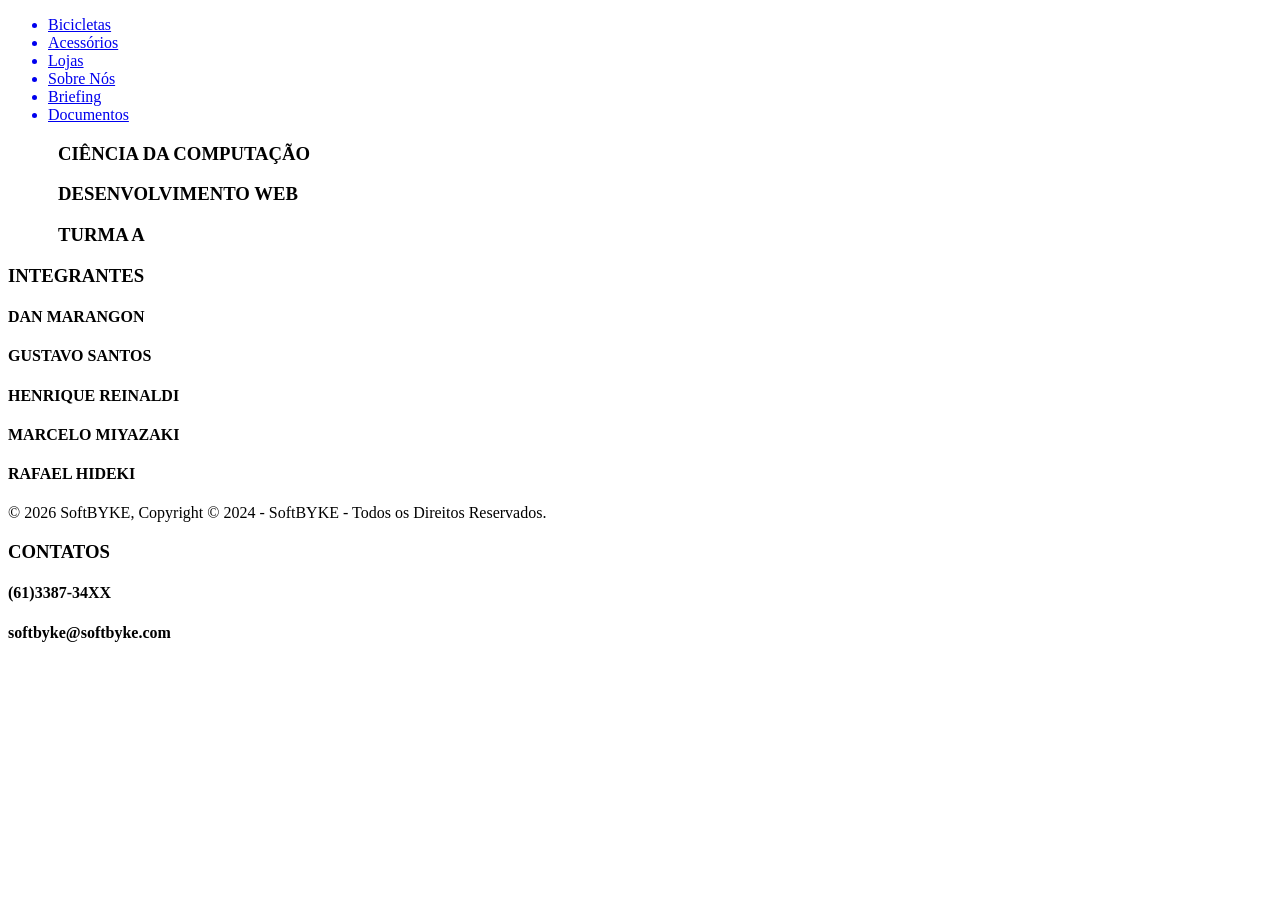
==== acessorios.html @ bf67c3ae "Mudança Radical organização, separação css header-footer" ====
<!DOCTYPE html>
<html lang="en">
<head>
    <meta charset="UTF-8">
    <meta name="viewport" content="width=device-width, initial-scale=1.0">
    <title>Acessórios</title>
</head>
<body>
    <header id="site-header">
        <div class="espacado-deitado">
            <a href="index.html"><div id="logo"></div></a>

            <nav>
                <ul class="deitado">
                    <a href="bicicletas.html"><li>Bicicletas</li></a>
                    <a href="acessorios.html"><li>Acessórios</li></a>
                    <a href="lojas.html"><li>Lojas</li></a>
                    <a href="sobrenos.html"><li>Sobre Nós</li></a>
                    <a href="briefing.html"><li>Briefing</li></a>
                    <a href="documentos.html"><li>Documentos</li></a>
                </ul>

            </nav>
            <nav id="icons-header">
                <div id="search"></div>
                <div id="shop"></div>
                <div id="profile"></div>
            </nav>
        </div>
    </header>

    <main></main>

    <footer>
        <div class="footer-col" style="margin-left: 50px;">
            <h3>CIÊNCIA DA COMPUTAÇÃO</h3>
            <h3>DESENVOLVIMENTO WEB</h3>
            <h3>TURMA A</h3>
        </div>
        
        <div class="footer-col">
            <h3 style="margin-bottom: 5px;">INTEGRANTES</h3>
            <h4>DAN MARANGON</h4>
            <h4>GUSTAVO SANTOS</h4>
            <h4>HENRIQUE REINALDI</h4>
            <h4>MARCELO MIYAZAKI</h4>
            <h4>RAFAEL HIDEKI</h4>
            <p class="copyright">© 2026 SoftBYKE, Copyright © 2024 - SoftBYKE - Todos os Direitos Reservados.</p>
        </div>

        <div class="footer-col">
            <h3 style="margin-bottom: 5px;">CONTATOS</h3>
            <h4>(61)3387-34XX</h4>
            <h4>softbyke@softbyke.com</h4>
            <br>
            <div id="icons-footer">
                <a href="https://www.facebook.com/Lula/?locale=pt_BR" target="_blank"><div id="face"></div></a>
                <a href="https://www.instagram.com/jairmessiasbolsonaro/" target="_blank"><div id="insta"></div></a>
                <a href="https://wa.me/5561992242098" target="_blank"><div id="zap"></div></a>
            </div>
        </div>

    </footer>
</body>
</html>
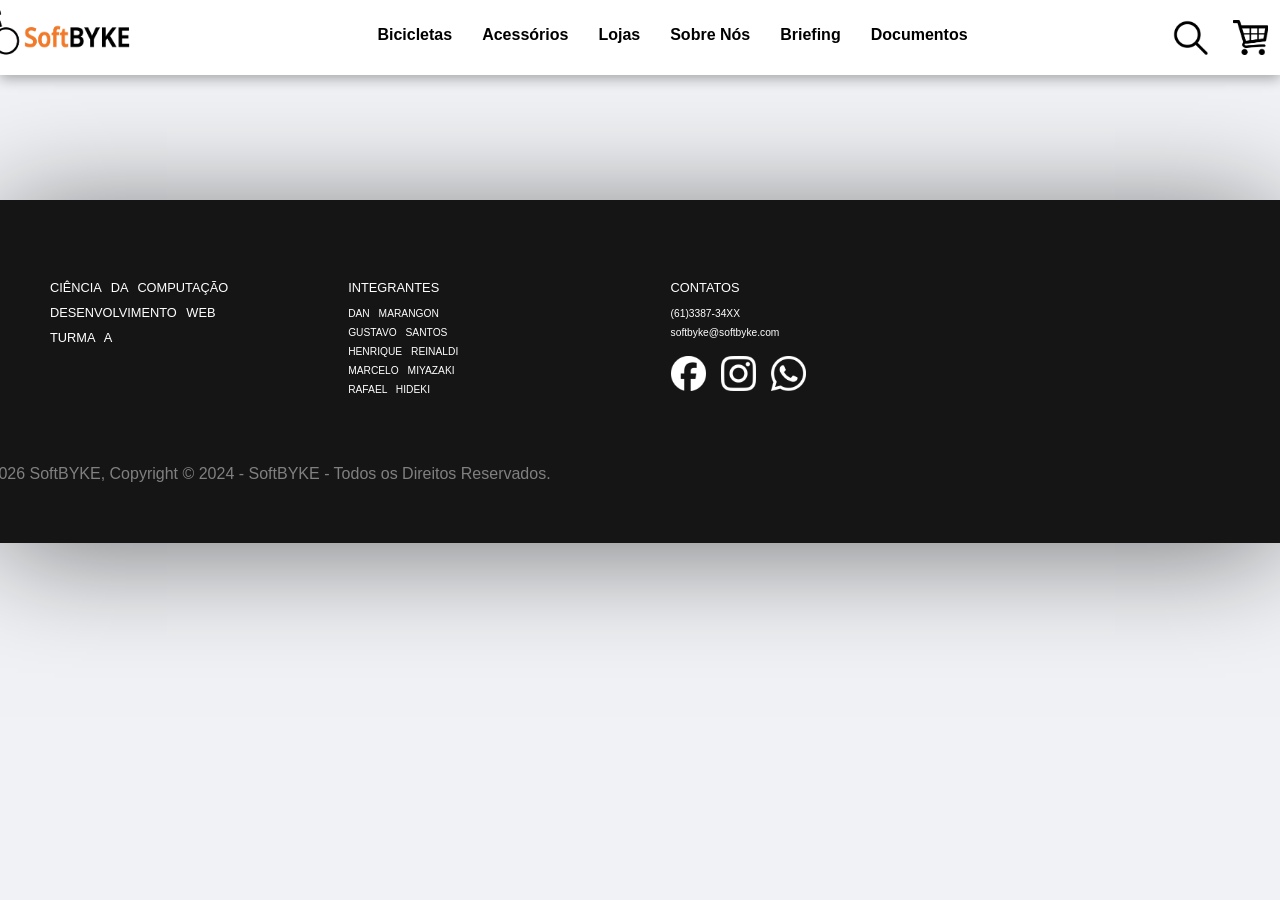
==== commit 556baac5: "Login em todas as telas funcionando, acessorios page com css" ====
--- a/acessorios.html
+++ b/acessorios.html
@@ -4,6 +4,7 @@
     <meta charset="UTF-8">
     <meta name="viewport" content="width=device-width, initial-scale=1.0">
     <title>Acessórios</title>
+    <link rel="stylesheet" href="css/header-footer.css">
 </head>
 <body>
     <header id="site-header">
@@ -24,7 +25,7 @@
             <nav id="icons-header">
                 <div id="search"></div>
                 <div id="shop"></div>
-                <div id="profile"></div>
+                <a href="login.html"><div id="profile"></div></a>
             </nav>
         </div>
     </header>
--- a/css/header-footer.css
+++ b/css/header-footer.css
@@ -0,0 +1,156 @@
+body {
+    margin: 0;
+    padding: 0;
+    font-family: sans-serif;
+    background-color: #f0f2f5;
+}
+main{
+    margin-top: 200px;
+}
+
+/* HEADER */
+/* HEADER */
+/* HEADER */
+
+header {
+    position: fixed;
+    top: 0;
+    width: 100%;
+    z-index: 1000;
+    padding-top: 10px;
+    padding-bottom: 10px;
+    font-weight: bold;
+    box-shadow: 0 4px 12px rgba(0,0,0,0.3);
+    color: rgb(0, 0, 0);
+    background-color: rgba(255, 255, 255, 1);
+    }
+
+.espacado-deitado {
+    display: flex;
+    justify-content: space-around;
+    margin-top: 0;
+}
+.deitado {
+
+    list-style: none;
+    display: flex;
+    gap: 30px;
+
+}
+a {
+    text-decoration: none;
+    color: inherit;
+}
+
+#logo{
+    width: 180px;
+    height: 47px;
+    background-image: url(../fotos/icons/logo.png);
+    background-size: cover;
+    background-position: center;
+    margin-left: -150px;
+
+    transition: background-image 0.3s ease-in-out;
+}
+#icons-header{
+    display: flex;
+    gap: 25px;
+    margin: 10px -150px 10px 0px;
+}
+#shop{
+    width: 35px;
+    height: 35px;
+    background-image: url(../fotos/icons/shop.png);
+    background-size: cover;
+    background-position: center;
+
+    transition: background-image 0.3s ease-in-out;
+}
+#profile{
+    width: 35px;
+    height: 35px;
+    background-image: url(../fotos/icons/profile.png);
+    background-size: cover;
+    background-position: center;
+
+    transition: background-image 0.3s ease-in-out;
+}
+#search{
+    width: 35px;
+    height: 35px;
+    background-image: url(../fotos/icons/search.png);
+    background-size: cover;
+    background-position: center;
+
+    transition: background-image 0.3s ease-in-out;
+}
+
+/* FOOTER */
+/* FOOTER */
+/* FOOTER */
+
+footer {
+    background-color: #151515;
+    padding-top: 70px;
+    color: white;
+    display: flex;
+    box-shadow: 0 10px 110px rgba(0, 0, 0, 0.5);
+}
+
+.footer-col{
+    display: flex;
+    flex-direction: column;
+    margin-right: 120px;
+    margin-top: 0px;
+    margin-bottom: 0px;
+    gap: 0px;
+}
+.footer-col h3{
+    font-size: 1vw;
+    margin-top: 10px;
+    margin-bottom: 0px;
+    font-weight: lighter;
+    word-spacing: 6px;
+}
+
+.footer-col h4{
+    font-size: 0.8vw;
+    margin-top: 8px;
+    margin-bottom: 0px;
+    font-weight: lighter;
+    word-spacing: 6px;
+}
+
+.copyright{
+    color: grey;
+    margin-top: 70px;
+    margin-bottom: 60px;
+    margin-left: -374.92px;
+}
+
+#icons-footer{
+    display: flex;
+    gap: 15px;
+}
+
+#face{
+    width: 35px;
+    height: 35px;
+    background-image: url(../fotos/icons/face.png);
+    background-size: cover;
+    background-position: center;
+}
+#insta{
+    width: 35px;
+    height: 35px;
+    background-image: url(../fotos/icons/insta.png);
+    background-size: cover;
+    background-position: center;
+}
+#zap{
+    width: 35px;
+    height: 35px;
+    background-image: url(../fotos/icons/zap.png);
+    background-size: cover;
+    background-position: center;
+}
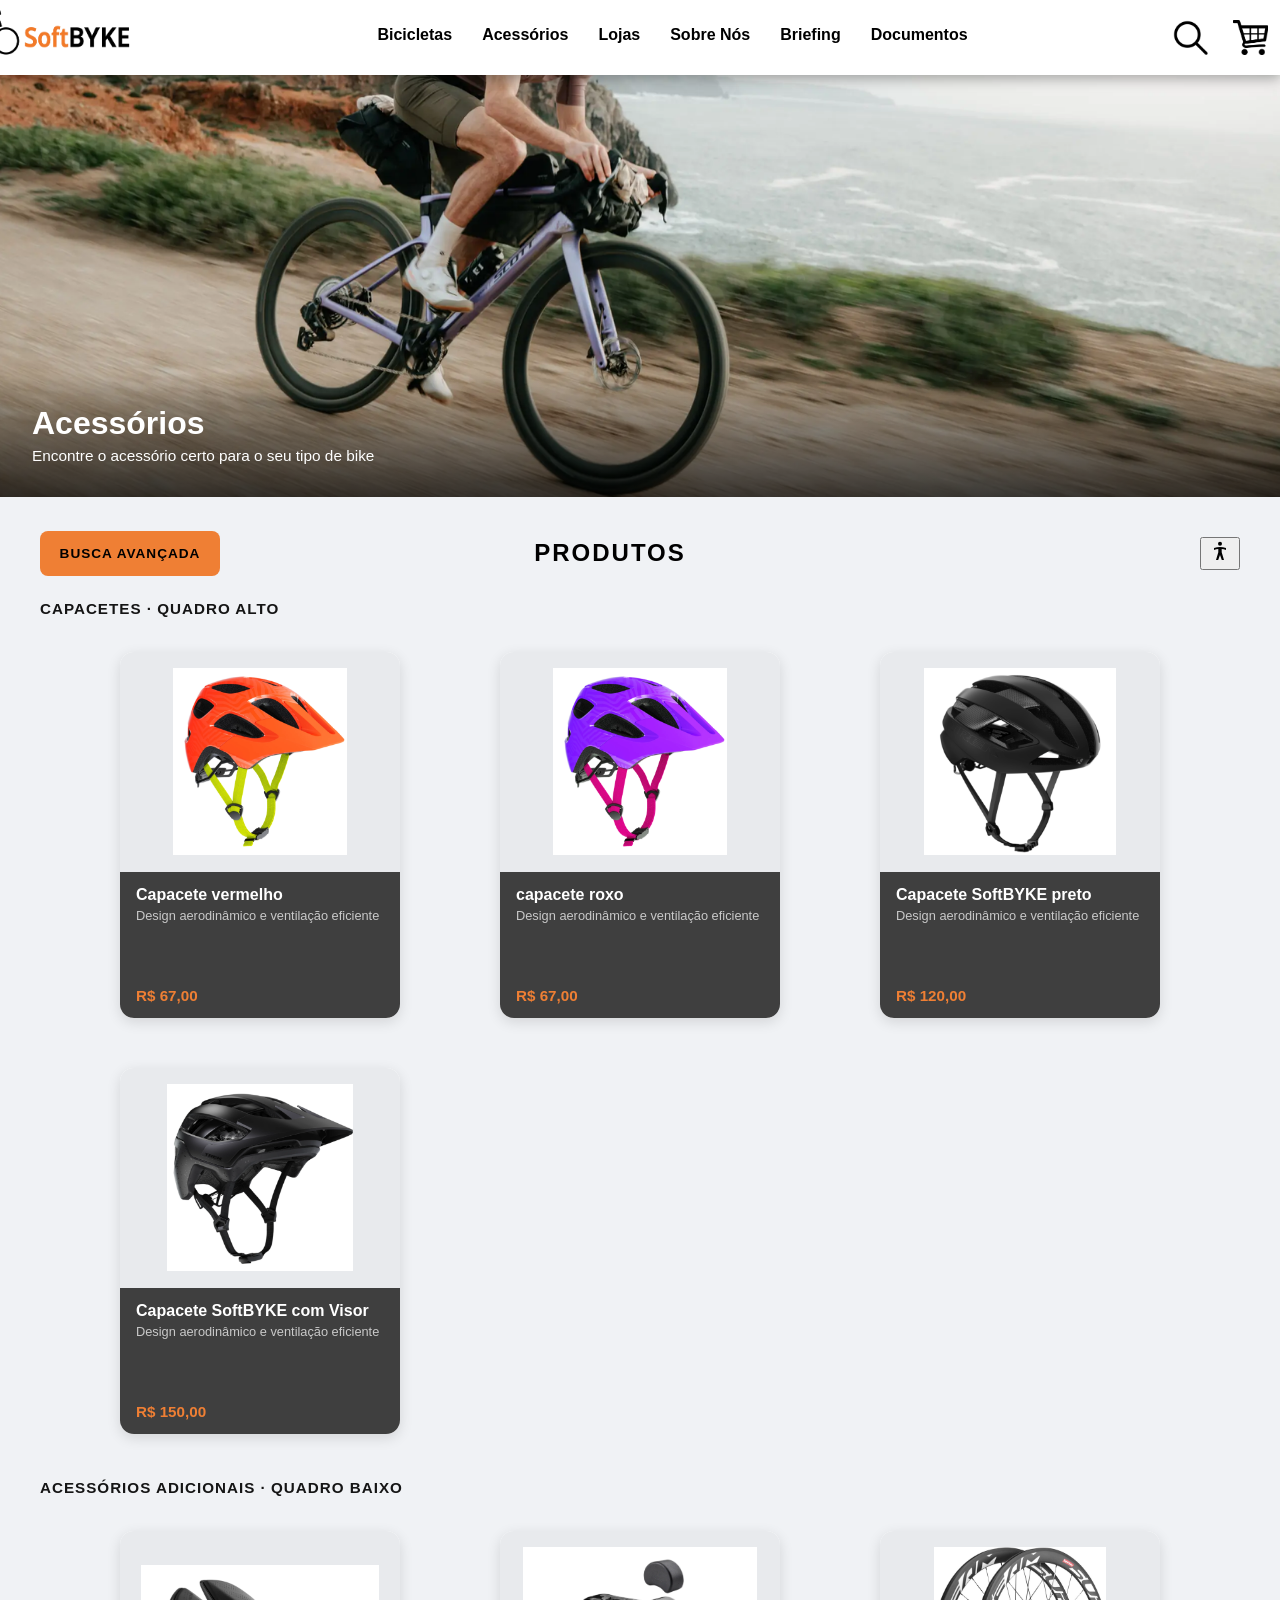
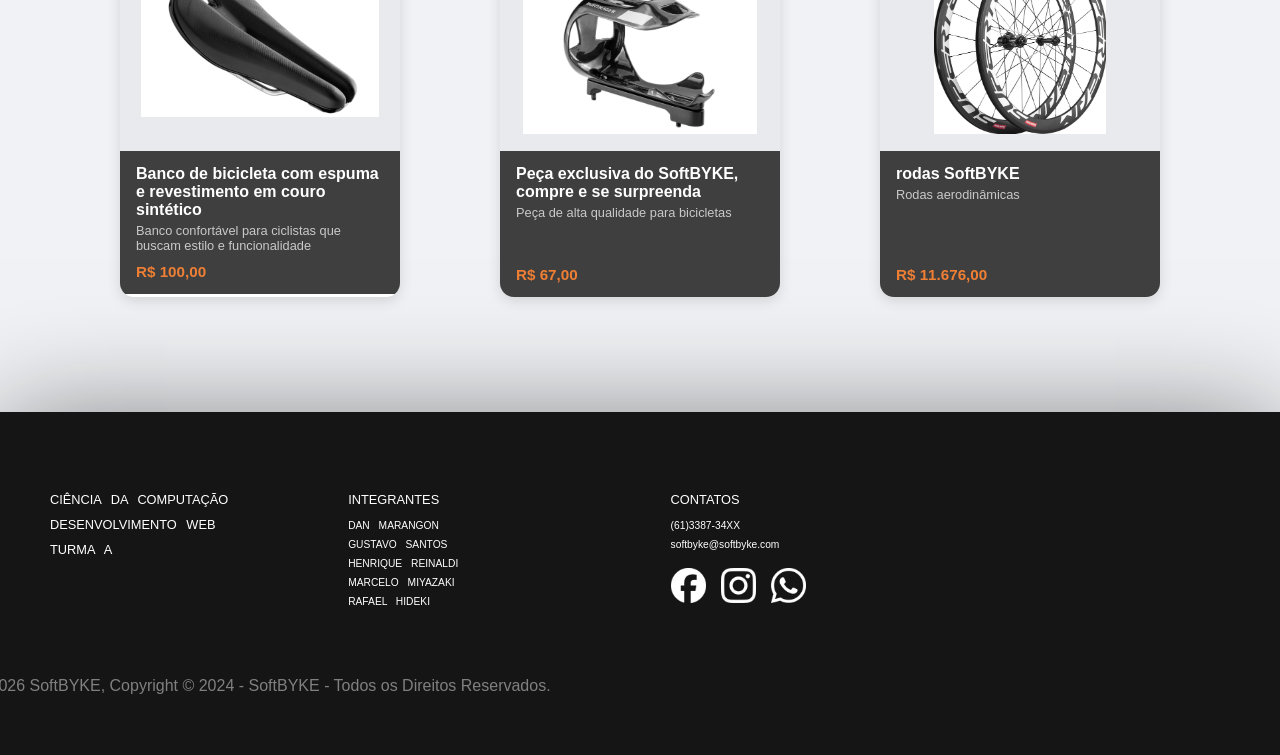
==== commit 501375e3: "Merge branch 'main' of https://github.com/HenriqF/SoftBYKE" ====
--- a/acessorios.html
+++ b/acessorios.html
@@ -1,36 +1,174 @@
 <!DOCTYPE html>
 <html lang="en">
+
 <head>
     <meta charset="UTF-8">
     <meta name="viewport" content="width=device-width, initial-scale=1.0">
     <title>Acessórios</title>
     <link rel="stylesheet" href="css/header-footer.css">
+    <link rel="stylesheet" href="css/bicicletas.css">
 </head>
+
 <body>
     <header id="site-header">
         <div class="espacado-deitado">
-            <a href="index.html"><div id="logo"></div></a>
+            <a href="index.html">
+                <div id="logo"></div>
+            </a>
 
             <nav>
                 <ul class="deitado">
-                    <a href="bicicletas.html"><li>Bicicletas</li></a>
-                    <a href="acessorios.html"><li>Acessórios</li></a>
-                    <a href="lojas.html"><li>Lojas</li></a>
-                    <a href="sobrenos.html"><li>Sobre Nós</li></a>
-                    <a href="briefing.html"><li>Briefing</li></a>
-                    <a href="documentos.html"><li>Documentos</li></a>
+                    <a href="bicicletas.html">
+                        <li>Bicicletas</li>
+                    </a>
+                    <a href="acessorios.html">
+                        <li>Acessórios</li>
+                    </a>
+                    <a href="lojas.html">
+                        <li>Lojas</li>
+                    </a>
+                    <a href="sobrenos.html">
+                        <li>Sobre Nós</li>
+                    </a>
+                    <a href="briefing.html">
+                        <li>Briefing</li>
+                    </a>
+                    <a href="documentos.html">
+                        <li>Documentos</li>
+                    </a>
                 </ul>
 
             </nav>
             <nav id="icons-header">
                 <div id="search"></div>
                 <div id="shop"></div>
-                <a href="login.html"><div id="profile"></div></a>
+                <a href="login.html">
+                    <div id="profile"></div>
+                </a>
             </nav>
         </div>
     </header>
 
-    <main></main>
+    <main>
+        <!-- COMEÇO BANNER -->
+        <section id="banner-bicicletas">
+            <img src="fotos/wide1.png" alt="Ciclista pedalando em uma estrada de terra à beira do mar">
+            <div id="banner-texto">
+                <h1>Acessórios</h1>
+                <h2>Encontre o acessório certo para o seu tipo de bike</h2>
+            </div>
+        </section>
+        <!-- FINAL DO BANNER -->
+
+        <!-- BARRA COM A BUSCA E O BOTAO DE ACESSIBILIDADE -->
+        <div id="barra-produtos">
+            <button id="busca-avancada" type="button">BUSCA AVANÇADA</button>
+            <h2>PRODUTOS</h2>
+            <button id="acessibilidade" type="button" aria-label="Opções de acessibilidade">
+                <svg viewBox="0 0 24 24" width="24" height="24" fill="currentColor" aria-hidden="true">
+                    <circle cx="12" cy="3.8" r="2" />
+                    <path d="M12 7c-2 0-4 .5-6 1v2c1.6-.5 3-.9 4.3-1v3.2L8 20h2.2l1.8-5 1.8 5H16l-2.3-7.8V9c1.3.1 2.7.5 4.3 1V8c-2-.5-4-1-6-1z" />
+                </svg>
+            </button>
+        </div>
+
+        <!-- COMEÇO DOS PRODUTOS -->
+        <section class="categoria">
+            <h3>CAPACETES &middot; QUADRO ALTO</h3>
+            <ul class="grade-produtos">
+                <li class="card-produto">
+                    <a href="#">
+                        <div class="card-imagem">
+                            <img src="fotos/peca5.png" alt="Capacete vermelho">
+                        </div>
+                        <div class="card-info">
+                            <p class="card-nome">Capacete vermelho</p>
+                            <p class="card-desc">Design aerodinâmico e ventilação eficiente</p> <br> <br><br>
+                            <p class="card-preco">R$ 67,00</p>
+                        </div>
+                    </a>
+                </li>
+                <li class="card-produto">
+                    <a href="#">
+                        <div class="card-imagem">
+                            <img src="fotos/peca6.png" alt="Capacete roxo">
+                        </div>
+                        <div class="card-info">
+                            <p class="card-nome">capacete roxo</p>
+                            <p class="card-desc">Design aerodinâmico e ventilação eficiente</p> <br><br><br>
+                            <p class="card-preco">R$ 67,00</p>
+                        </div>
+                    </a>
+                </li>
+                <li class="card-produto">
+                    <a href="#">
+                        <div class="card-imagem">
+                            <img src="fotos/peca3.png" alt="Capacete sem visora, com design aerodinâmico e ventilação eficiente preto">
+                        </div>
+                        <div class="card-info">
+                            <p class="card-nome">Capacete SoftBYKE preto</p>
+                            <p class="card-desc">Design aerodinâmico e ventilação eficiente</p> <br><br><br>
+                            <p class="card-preco">R$ 120,00</p>
+                        </div>
+                    </a>
+                </li>
+                <li class="card-produto">
+                    <a href="#">
+                        <div class="card-imagem">
+                            <img src="fotos/peca4.png" alt="Capacete com visor preto, design aerodinâmico e ventilação eficiente">
+                        </div>
+                        <div class="card-info">
+                            <p class="card-nome">Capacete SoftBYKE com Visor</p>
+                            <p class="card-desc">Design aerodinâmico e ventilação eficiente</p> <br><br><br>
+                            <p class="card-preco">R$ 150,00</p>
+                        </div>
+                    </a>
+                </li>
+            </ul>
+        </section>
+
+        <section class="categoria">
+            <h3>ACESSÓRIOS ADICIONAIS &middot; QUADRO BAIXO</h3>
+            <ul class="grade-produtos">
+                <li class="card-produto">
+                    <a href="#">
+                        <div class="card-imagem">
+                            <img src="fotos/peca1.png" alt="Bicicleta Wendy aro 26 rosa de quadro baixo">
+                        </div>
+                        <div class="card-info">
+                            <p class="card-nome">Banco de bicicleta com espuma e revestimento em couro sintético</p>
+                            <p class="card-desc">Banco confortável para ciclistas que buscam estilo e funcionalidade</p>
+                            <p class="card-preco">R$ 100,00</p>
+                        </div>
+                    </a>
+                </li>
+                <li class="card-produto">
+                    <a href="#">
+                        <div class="card-imagem">
+                            <img src="fotos/peca2.png" alt="Bicicleta Wendy aro 26 pink de quadro baixo">
+                        </div>
+                        <div class="card-info">
+                            <p class="card-nome">Peça exclusiva do SoftBYKE, compre e se surpreenda</p>
+                            <p class="card-desc">Peça de alta qualidade para bicicletas</p> <br><br>
+                            <p class="card-preco">R$ 67,00</p>
+                        </div>
+                    </a>
+                </li>
+                <li class="card-produto">
+                    <a href="#">
+                        <div class="card-imagem">
+                            <img src="fotos/peca7.png" alt="Rodas duplas para bicicleta aro 26, com pneus de alta performance">
+                        </div>
+                        <div class="card-info">
+                            <p class="card-nome">rodas SoftBYKE</p>
+                            <p class="card-desc">Rodas aerodinâmicas</p> <br><br><br>
+                            <p class="card-preco">R$ 11.676,00</p>
+                        </div>
+                    </a>
+                </li>
+            </ul>
+        </section>
+    </main>
 
     <footer>
         <div class="footer-col" style="margin-left: 50px;">
@@ -38,7 +176,7 @@
             <h3>DESENVOLVIMENTO WEB</h3>
             <h3>TURMA A</h3>
         </div>
-        
+
         <div class="footer-col">
             <h3 style="margin-bottom: 5px;">INTEGRANTES</h3>
             <h4>DAN MARANGON</h4>
@@ -55,12 +193,19 @@
             <h4>softbyke@softbyke.com</h4>
             <br>
             <div id="icons-footer">
-                <a href="https://www.facebook.com/Lula/?locale=pt_BR" target="_blank"><div id="face"></div></a>
-                <a href="https://www.instagram.com/jairmessiasbolsonaro/" target="_blank"><div id="insta"></div></a>
-                <a href="https://wa.me/5561992242098" target="_blank"><div id="zap"></div></a>
+                <a href="https://www.facebook.com/Lula/?locale=pt_BR" target="_blank">
+                    <div id="face"></div>
+                </a>
+                <a href="https://www.instagram.com/jairmessiasbolsonaro/" target="_blank">
+                    <div id="insta"></div>
+                </a>
+                <a href="https://wa.me/5561992242098" target="_blank">
+                    <div id="zap"></div>
+                </a>
             </div>
         </div>
 
     </footer>
 </body>
-</html>+
+</html>
--- a/css/bicicletas.css
+++ b/css/bicicletas.css
@@ -0,0 +1,189 @@
+/* MAIN */
+/* MAIN */
+/* MAIN */
+
+/* os 70px sobrescrevem os 200px do header-footer.css, senão sobra
+   um espaço branco entre o cabeçalho fixo e o banner */
+main {
+    margin-top: 70px;
+    padding-bottom: 70px;
+}
+
+/* IMAGEM ULTRA WIDE DESTAQUE */
+/* IMAGEM ULTRA WIDE DESTAQUE */
+/* IMAGEM ULTRA WIDE DESTAQUE */
+
+#banner-bicicletas {
+    position: relative;
+    overflow: hidden;
+    aspect-ratio: 21 / 7;
+}
+
+#banner-bicicletas img {
+    width: 100vw;
+    height: 100%;
+    object-fit: cover;
+    object-position: left bottom;
+    display: block;
+}
+
+/* o degradê escuro embaixo é pra dar contraste e o texto branco ficar legível */
+#banner-texto {
+    position: absolute;
+    bottom: 0;
+    width: 100%;
+    box-sizing: border-box;
+    padding: 2.5%;
+    color: white;
+    background: linear-gradient(to top, rgba(0, 0, 0, 0.7), transparent);
+}
+
+#banner-texto h1 {
+    margin: 0;
+    text-align: left;
+    font-size: 2.5vw;
+}
+
+#banner-texto h2 {
+    margin-top: 5px;
+    margin-bottom: 0;
+    text-align: left;
+    font-size: 1.2vw;
+    font-weight: normal;
+}
+
+/* BARRA DE BUSCA */
+/* BARRA DE BUSCA */
+/* BARRA DE BUSCA */
+
+/* o auto nas laterais centraliza a barra junto com as categorias */
+#barra-produtos {
+    display: flex;
+    align-items: center;
+    justify-content: space-between;
+    gap: 20px;
+    max-width: 1200px;
+    margin-top: 40px;
+    margin-bottom: 30px;
+    margin-left: auto;
+    margin-right: auto;
+    padding-left: 20px;
+    padding-right: 20px;
+}
+
+#barra-produtos h2 {
+    text-align: center;
+    margin: 0 auto;
+    font-size: 1.5rem;
+    letter-spacing: 2px;
+}
+
+#busca-avancada {
+    width: 180px;
+    height: 45px;
+    background-color: #EF7F34;
+    border: none;
+    border-radius: 8px;
+    font-size: 0.85rem;
+    font-weight: bold;
+    letter-spacing: 1px;
+    cursor: pointer;
+    position: absolute;
+
+    transition: opacity 0.2s ease-in-out;
+
+    &:hover {
+        opacity: 60%;
+    }
+}
+
+/* CATEGORIAS E CARDS */
+/* CATEGORIAS E CARDS */
+/* CATEGORIAS E CARDS */
+
+.categoria {
+    max-width: 1200px;
+    margin-top: 0;
+    margin-bottom: 45px;
+    margin-left: auto;
+    margin-right: auto;
+    padding-left: 20px;
+    padding-right: 20px;
+}
+
+.categoria h3 {
+    margin-top: 0;
+    margin-bottom: 35px;
+    font-size: 0.95rem;
+    letter-spacing: 1px;
+    color: #151515;
+}
+
+/* diferente da vitrine da página inicial, aqui o wrap quebra a linha
+   sozinho em vez de rolar pro lado */
+.grade-produtos {
+    width: 1040px;
+    display: flex;
+    flex-wrap: wrap;
+    gap: 50px 100px;
+    list-style: none;
+    margin: 0 auto;
+    padding: 0;
+}
+
+/* a largura fixa é o que define quantos cards cabem por fileira */
+.card-produto {
+    width: 280px;
+    background-color: white;
+    border-radius: 14px;
+    overflow: hidden;
+    box-shadow: rgba(0, 0, 0, 0.12) 0px 4px 14px;
+
+    transition: transform 0.2s ease-in-out;
+
+    &:hover {
+        transform: translateY(-5px);
+    }
+}
+
+/* as fotos têm tamanhos diferentes, então o flex centraliza cada uma na caixa */
+.card-imagem {
+    display: flex;
+    align-items: center;
+    justify-content: center;
+    height: 220px;
+    background-color: #e8eaed;
+}
+
+/* contain mostra a bike inteira, sem cortar as rodas */
+.card-imagem img {
+    max-width: 85%;
+    max-height: 85%;
+    object-fit: contain;
+}
+
+.card-info {
+    padding: 14px 16px;
+    background-color: #3f3f3f;
+    color: white;
+}
+
+.card-nome {
+    margin: 0;
+    font-size: 1rem;
+    font-weight: bold;
+}
+
+.card-desc {
+    margin-top: 4px;
+    margin-bottom: 10px;
+    font-size: 0.8rem;
+    color: #c9c9c9;
+}
+
+.card-preco {
+    margin: 0;
+    font-size: 0.95rem;
+    font-weight: bold;
+    color: #EF7F34;
+}
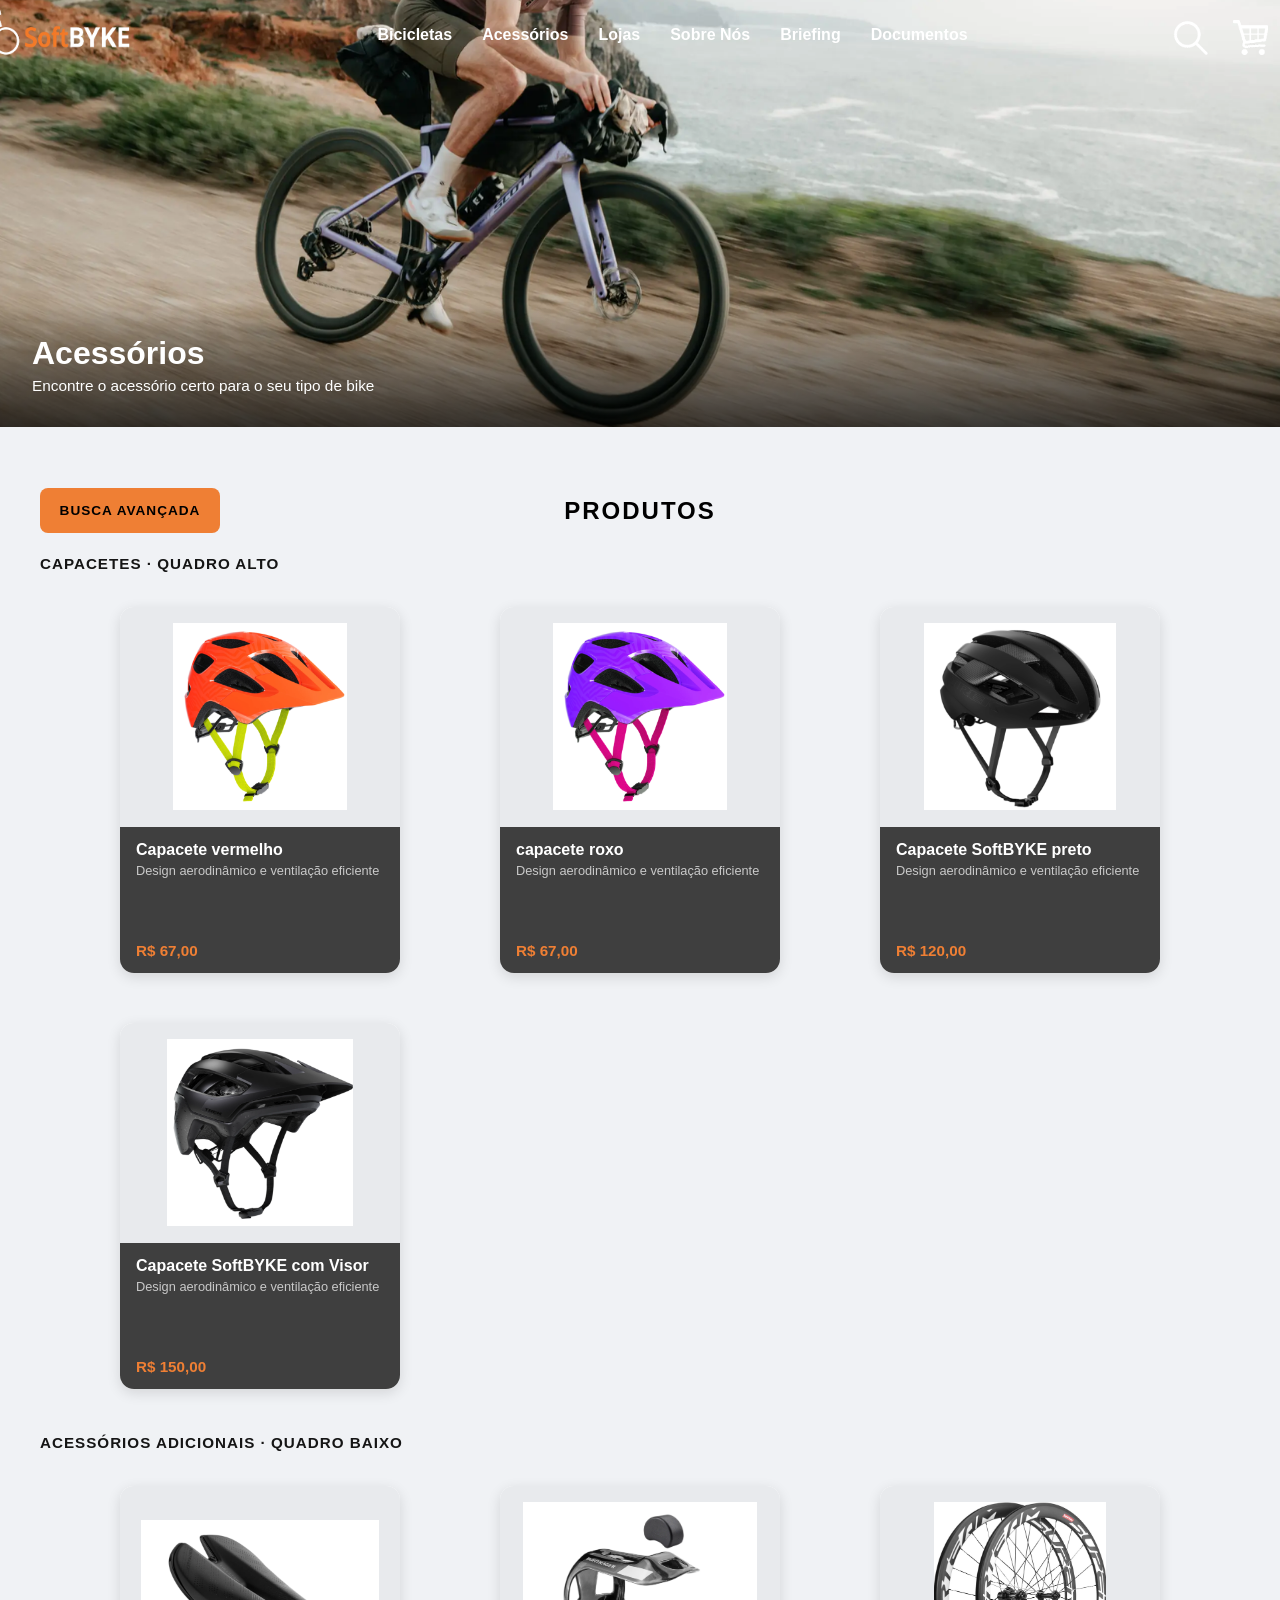
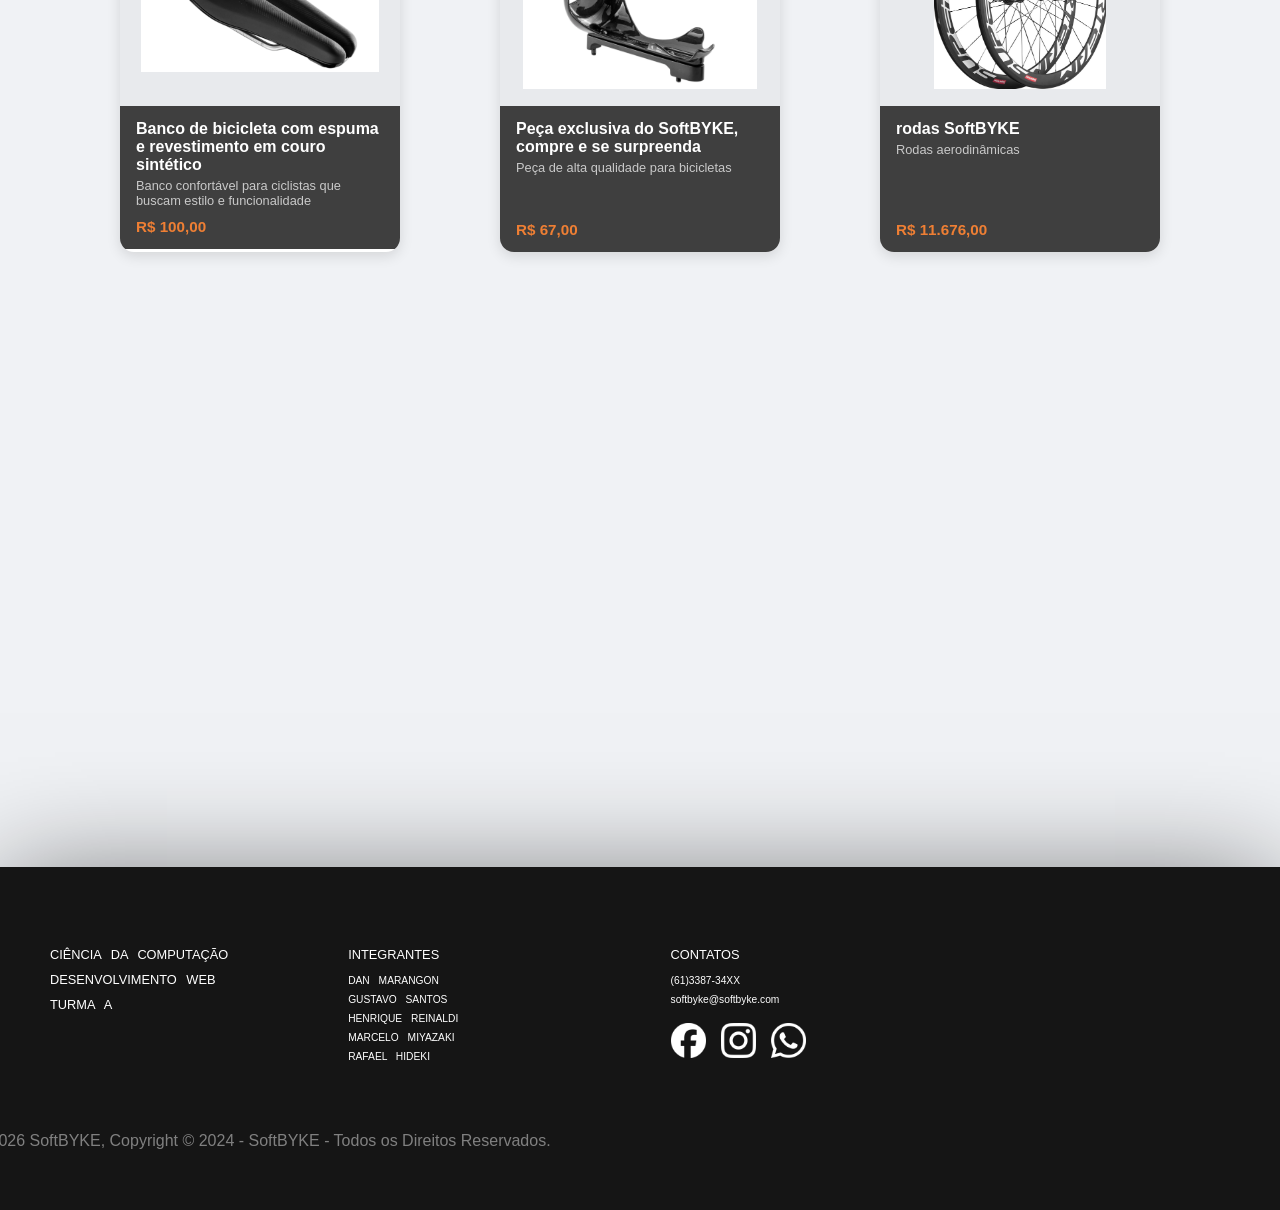
==== commit 1576811e: "Acessorios Css,html modificado minimamente + foto de paginas" ====
--- a/acessorios.html
+++ b/acessorios.html
@@ -5,7 +5,7 @@
     <meta charset="UTF-8">
     <meta name="viewport" content="width=device-width, initial-scale=1.0">
     <title>Acessórios</title>
-    <link rel="stylesheet" href="css/header-footer.css">
+    <link rel="stylesheet" href="css/index.css">
     <link rel="stylesheet" href="css/bicicletas.css">
 </head>
 
@@ -49,27 +49,22 @@
         </div>
     </header>
 
+    <!-- COMEÇO BANNER -->
+    <section id="banner-bicicletas">
+        <img src="fotos/wide1.png" alt="Ciclista pedalando em uma estrada de terra à beira do mar">
+        <div id="banner-texto">
+            <h1>Acessórios</h1>
+            <h2>Encontre o acessório certo para o seu tipo de bike</h2>
+        </div>
+    </section>
+    <!-- FINAL DO BANNER -->
+
     <main>
-        <!-- COMEÇO BANNER -->
-        <section id="banner-bicicletas">
-            <img src="fotos/wide1.png" alt="Ciclista pedalando em uma estrada de terra à beira do mar">
-            <div id="banner-texto">
-                <h1>Acessórios</h1>
-                <h2>Encontre o acessório certo para o seu tipo de bike</h2>
-            </div>
-        </section>
-        <!-- FINAL DO BANNER -->
 
         <!-- BARRA COM A BUSCA E O BOTAO DE ACESSIBILIDADE -->
         <div id="barra-produtos">
             <button id="busca-avancada" type="button">BUSCA AVANÇADA</button>
             <h2>PRODUTOS</h2>
-            <button id="acessibilidade" type="button" aria-label="Opções de acessibilidade">
-                <svg viewBox="0 0 24 24" width="24" height="24" fill="currentColor" aria-hidden="true">
-                    <circle cx="12" cy="3.8" r="2" />
-                    <path d="M12 7c-2 0-4 .5-6 1v2c1.6-.5 3-.9 4.3-1v3.2L8 20h2.2l1.8-5 1.8 5H16l-2.3-7.8V9c1.3.1 2.7.5 4.3 1V8c-2-.5-4-1-6-1z" />
-                </svg>
-            </button>
         </div>
 
         <!-- COMEÇO DOS PRODUTOS -->
@@ -206,6 +201,8 @@
         </div>
 
     </footer>
+
+    <script src="javascript/index.js"></script>
 </body>
 
 </html>
--- a/css/index.css
+++ b/css/index.css
@@ -0,0 +1,433 @@
+body {
+    margin: 0;
+    padding: 0;
+    font-family: sans-serif;
+    background-color: #f0f2f5;
+}
+/* HEADER */
+/* HEADER */
+/* HEADER */
+
+header {
+    position: fixed;
+    top: 0;
+    width: 100%;
+    z-index: 1000;
+    padding-top: 10px;
+    padding-bottom: 10px;
+    font-weight: bold;
+
+    /* ANTES DA TRANSIÇÃO */
+    box-shadow: 0 4px 12px rgba(0,0,0,0);
+    color: white;
+    background-color: rgba(255, 255, 255, 0); 
+    
+    /* APÓS TRANSIÇÃO */
+    transition: background-color 0.3s ease-in-out, color 0.3s ease-in-out;
+    }
+
+#site-header.scrolled {
+    background-color: rgba(255, 255, 255, 1);
+    box-shadow: 0 4px 12px rgba(0,0,0,0.3);
+    color: black;
+}
+
+.espacado-deitado {
+    display: flex;
+    justify-content: space-around;
+    margin-top: 0;
+}
+.deitado {
+
+    list-style: none;
+    display: flex;
+    gap: 30px;
+
+}
+a {
+    text-decoration: none;
+    color: inherit;
+}
+
+#logo{
+    width: 180px;
+    height: 47px;
+    background-image: url(../fotos/icons/logo-white.png);
+    background-size: cover;
+    background-position: center;
+    margin-left: -150px;
+
+    transition: background-image 0.3s ease-in-out;
+}
+#icons-header{
+    display: flex;
+    gap: 25px;
+    margin: 10px -150px 10px 0px;
+}
+#shop{
+    width: 35px;
+    height: 35px;
+    background-image: url(../fotos/icons/shop-white.png);
+    background-size: cover;
+    background-position: center;
+
+    transition: background-image 0.3s ease-in-out;
+}
+#profile{
+    width: 35px;
+    height: 35px;
+    background-image: url(../fotos/icons/profile-white.png);
+    background-size: cover;
+    background-position: center;
+
+    transition: background-image 0.3s ease-in-out;
+}
+#search{
+    width: 35px;
+    height: 35px;
+    background-image: url(../fotos/icons/search-white.png);
+    background-size: cover;
+    background-position: center;
+
+    transition: background-image 0.3s ease-in-out;
+}
+
+/* FOOTER */
+/* FOOTER */
+/* FOOTER */
+
+footer {
+    background-color: #151515;
+    padding-top: 70px;
+    color: white;
+    display: flex;
+    box-shadow: 0 10px 110px rgba(0, 0, 0, 0.5);
+}
+
+.footer-col{
+    display: flex;
+    flex-direction: column;
+    margin-right: 120px;
+    margin-top: 0px;
+    margin-bottom: 0px;
+    gap: 0px;
+}
+.footer-col h3{
+    font-size: 1vw;
+    margin-top: 10px;
+    margin-bottom: 0px;
+    font-weight: lighter;
+    word-spacing: 6px;
+}
+
+.footer-col h4{
+    font-size: 0.8vw;
+    margin-top: 8px;
+    margin-bottom: 0px;
+    font-weight: lighter;
+    word-spacing: 6px;
+}
+
+.copyright{
+    color: grey;
+    margin-top: 70px;
+    margin-bottom: 60px;
+    margin-left: -374.92px;
+}
+
+#icons-footer{
+    display: flex;
+    gap: 15px;
+}
+
+#face{
+    width: 35px;
+    height: 35px;
+    background-image: url(../fotos/icons/face.png);
+    background-size: cover;
+    background-position: center;
+}
+#insta{
+    width: 35px;
+    height: 35px;
+    background-image: url(../fotos/icons/insta.png);
+    background-size: cover;
+    background-position: center;
+}
+#zap{
+    width: 35px;
+    height: 35px;
+    background-image: url(../fotos/icons/zap.png);
+    background-size: cover;
+    background-position: center;
+}
+
+/* IMAGEM ULTRA WIDE DESTAQUE */
+/* IMAGEM ULTRA WIDE DESTAQUE */
+/* IMAGEM ULTRA WIDE DESTAQUE */
+
+.prod-destaque-container {
+    margin-top: 0px;
+    position: relative;
+    overflow: hidden;
+    aspect-ratio: 21 / 7;
+}
+
+.prod-destaque-container img {
+    width: 100vw;
+    height: 100%;
+    object-fit: cover;
+    object-position: left bottom;
+    display: block;
+}
+
+#destaque-texto{
+    position: absolute;
+    bottom: 0;
+    padding: 2.5%;
+    color: white;
+    width: 100%;
+    background: linear-gradient(to top, rgba(0,0,0,0.7), transparent);
+}
+
+#destaque-texto h1{
+    margin-left: -20px;
+    text-align: left;
+    font-size: 2.5vw;
+}
+#destaque-texto h2{
+    margin-left: -20px;
+    text-align: left;
+    font-size: 1.5vw;
+}
+
+#destaque-texto button{
+    margin-left: -20px;
+    width: 150px;
+    height: 50px;
+    background-color: #EF7F34;
+    border: none;
+    border-radius: 8px;
+    font-weight: bold;
+    
+    transition: opacity 0.2s ease-in-out;
+
+    &:hover{
+    opacity: 60%;
+    }
+}
+
+/* MAIN */
+/* MAIN */
+/* MAIN */
+
+main {
+    margin-top: 70px;
+    padding: 0;
+    margin-bottom: 500px;
+}
+
+h1 {
+    text-align: center;
+    font-size: 3rem;
+}
+
+/* Definição da classe para usar na lista de bicicletas*/
+#produtos section{
+    margin-left: 50px;
+    margin-top: 50px;
+
+    /* TIRAR SCROLLBAR */
+    scrollbar-width: none; 
+    -ms-overflow-style: none; 
+}
+
+.vitrine::-webkit-scrollbar {
+  display: none;
+}
+
+#produtos h2{
+    font-size: 1.5rem;
+}
+#produtos h3{
+    margin-top: -10px;
+    color: grey;
+    font-size: 1.2rem;
+}
+.vitrine img {
+    height: 280px;
+    margin-right: 20px;
+    margin-left: 0px;
+    object-fit: contain;
+    border-radius: 20px;
+}
+
+.vitrine {
+    margin-left: 0px;
+    padding-left: 0px;
+    list-style: none;
+    display: flex;
+    gap: 0px;
+    overflow-x: auto;
+    scroll-behavior: smooth;
+}
+
+/* classe para que o flex não esprema as imagens */
+.vitrine li {
+    flex-shrink: 0;
+}
+
+.carrossel {
+    position: relative;
+}
+
+.seta {
+    position: absolute;
+    top: 50%;
+    transform: translateY(-50%);
+    z-index: 2;
+
+    /* aparencia do botao */
+    width: 44px;
+    height: 44px;
+    border: none;
+    border-radius: 50%;
+    background-color: rgba(0, 0, 0, 0.55);
+    color: white;
+    font-size: 18px;
+    cursor: pointer;
+
+}
+
+.seta-esquerda {
+    left: -40px;
+}
+
+.seta-direita {
+    right: 10px;
+}
+.seta:hover {
+    background-color: rgba(0, 0, 0, 0.85);
+}
+
+hr{
+    width: 90%;
+    margin-top: 50px;
+    margin-bottom: 50px;
+    margin-left: auto;
+    margin-right: auto;
+}
+
+/* OFERTAS LIMITADAS */
+#ofertas{
+    display: flex;
+    justify-content: center;
+    gap: 100px;
+}
+
+#oferta1{
+    width: 550px;
+    height: 390px;
+    background-image: url(../fotos/modelo1.png);
+    background-size: cover;
+    background-position: bottom;
+    border-radius: 28px;
+    box-shadow: rgba(0, 0, 0, 0.35) 0px 5px 15px;
+}
+#oferta2{
+    width: 550px;
+    height: 390px;
+    background-image: url(../fotos/modelo2.png);
+    background-size: cover;
+    background-position: bottom;
+    border-radius: 28px;
+    box-shadow: rgba(0, 0, 0, 0.35) 0px 5px 15px;
+}
+
+#coluna{
+    display: flex;
+    flex-direction: column;
+}
+
+#coluna h3{
+    font-family: Impact, Haettenschweiler, 'Arial Narrow Bold', sans-serif;
+    font-size: 6rem;
+    font-weight: bold;
+    margin-top: -110px;
+    color: #EF7F34;
+    margin-left: -40px;
+    rotate: 10deg;
+    position: absolute;
+    z-index: 900;
+    text-shadow: 2px 2px 4px rgba(0, 0, 0, 1);
+}
+#patrocinadores{
+    display: flex;
+    gap: 100px;
+    justify-content: center;
+    padding-top: 50px;
+    margin-bottom: 30px;
+}
+#coca{
+    width: 300px;
+    height: 300px;
+    background-image: url(../fotos/sponsor/coca.jpg);
+    background-size: cover;
+    background-position: center;
+    border-radius: 15px;
+    box-shadow: rgba(0, 0, 0, 0.2) 0px 5px 15px;
+}
+#poliane{
+    width: 300px;
+    height: 300px;
+    background-image: url(../fotos/sponsor/poliane.jpg);
+    background-size: cover;
+    background-position: center;
+    border-radius: 15px;
+    box-shadow: rgba(0, 0, 0, 0.2) 0px 5px 15px;
+}
+#floriane{
+    width: 300px;
+    height: 300px;
+    background-image: url(../fotos/sponsor/floriane.jpg);
+    background-size: cover;
+    background-position: center;
+    border-radius: 15px;
+    box-shadow: rgba(0, 0, 0, 0.2) 0px 5px 15px;
+}
+#pepsi{
+    width: 300px;
+    height: 300px;
+    background-image: url(../fotos/sponsor/pepsi.jpg);
+    background-size: cover;
+    background-position: center;
+    border-radius: 15px;
+    box-shadow: rgba(0, 0, 0, 0.2) 0px 5px 15px;
+}
+#lebon{
+    width: 300px;
+    height: 300px;
+    background-image: url(../fotos/sponsor/lebon.png);
+    background-size: cover;
+    background-position: center;
+    border-radius: 15px;
+    box-shadow: rgba(0, 0, 0, 0.2) 0px 5px 15px;
+}
+#receba{
+    width: 300px;
+    height: 300px;
+    background-image: url(../fotos/sponsor/receba.png);
+    background-size: cover;
+    background-position: top;
+    border-radius: 15px;
+    box-shadow: rgba(0, 0, 0, 0.2) 0px 5px 15px;
+}
+#cbum{
+    width: 300px;
+    height: 300px;
+    background-image: url(../fotos/sponsor/cbum.jpg);
+    background-size: cover;
+    background-position: top;
+    border-radius: 15px;
+    box-shadow: rgba(0, 0, 0, 0.2) 0px 5px 15px;
+}
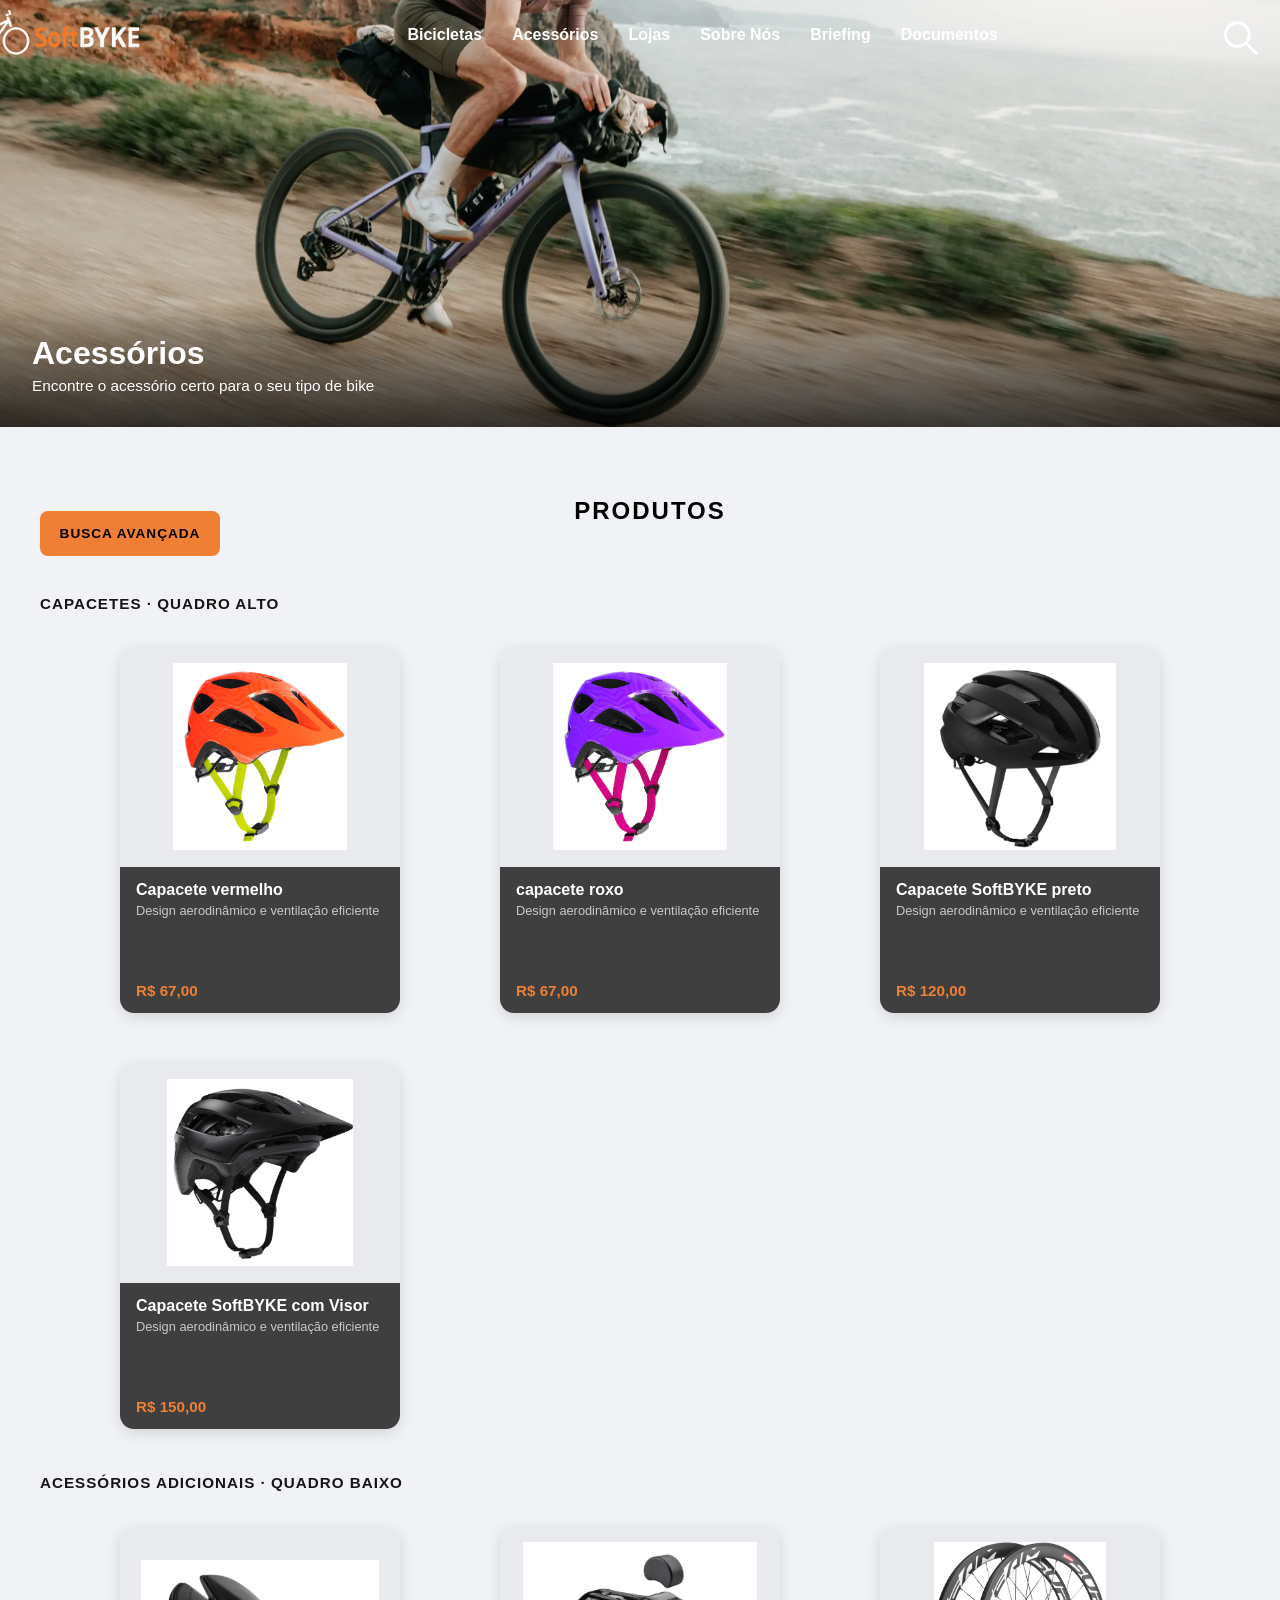
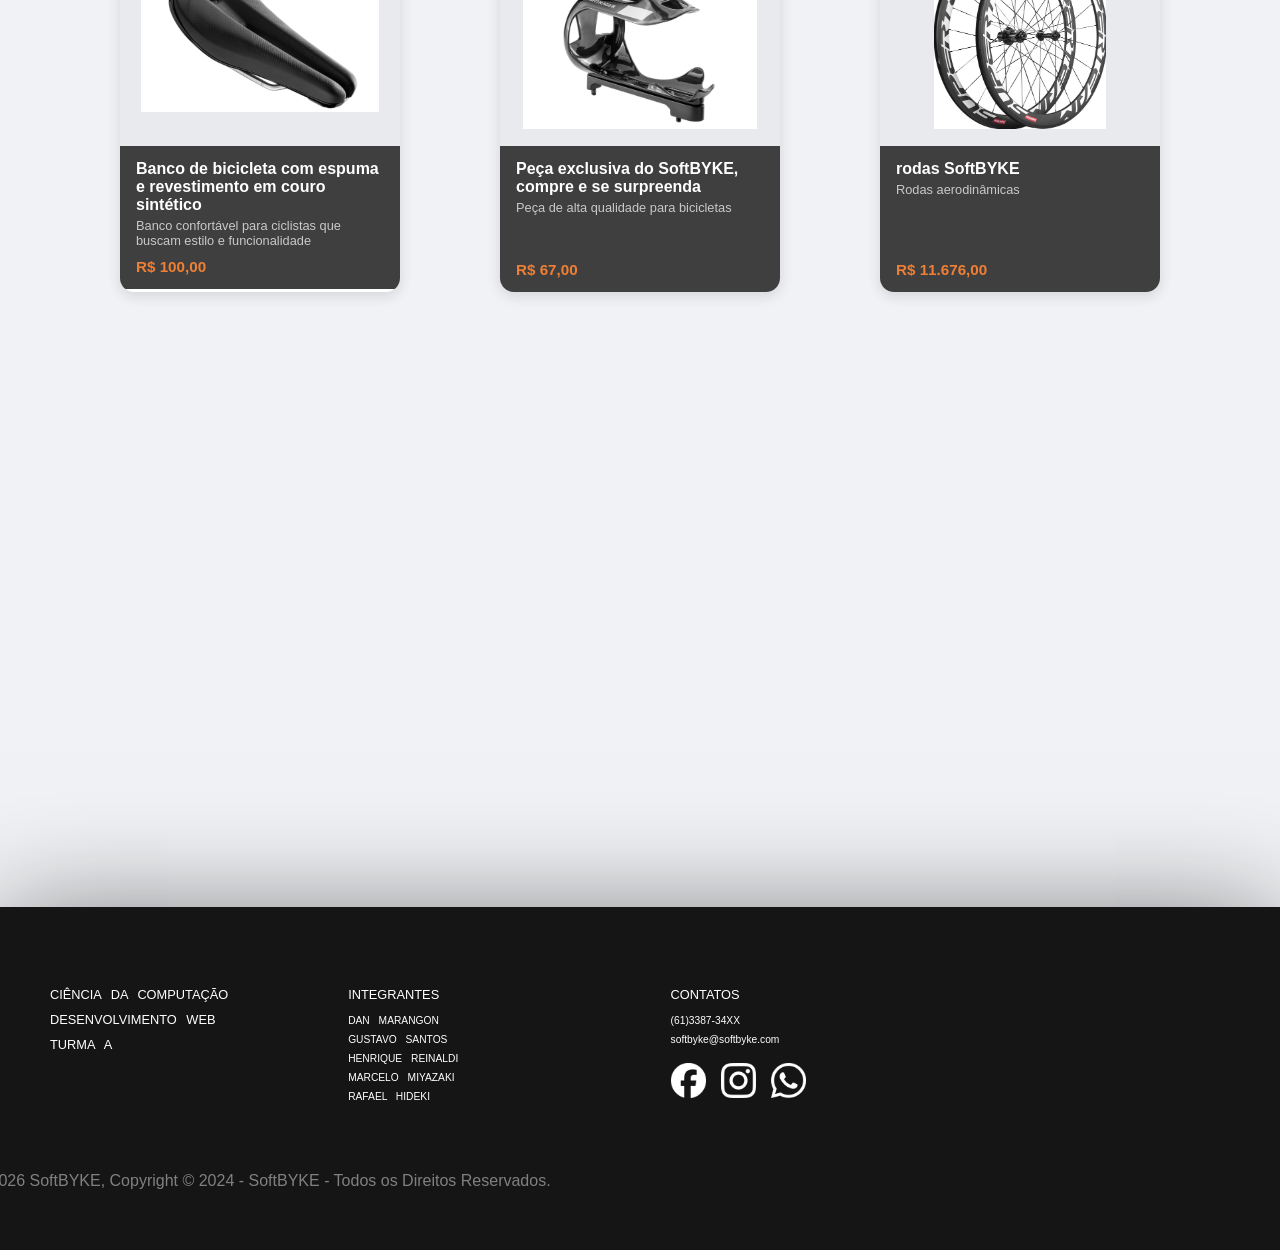
==== commit d7469a15: "botoes para pagina de busca funcionando + remoção do icone shop + documentos finalizado" ====
--- a/acessorios.html
+++ b/acessorios.html
@@ -40,8 +40,7 @@
 
             </nav>
             <nav id="icons-header">
-                <div id="search"></div>
-                <div id="shop"></div>
+                <a href="busca.html"><div id="search"></div></a>
                 <a href="login.html">
                     <div id="profile"></div>
                 </a>
@@ -63,7 +62,7 @@
 
         <!-- BARRA COM A BUSCA E O BOTAO DE ACESSIBILIDADE -->
         <div id="barra-produtos">
-            <button id="busca-avancada" type="button">BUSCA AVANÇADA</button>
+            <a href="busca.html"><button id="busca-avancada" type="button">BUSCA AVANÇADA</button></a>
             <h2>PRODUTOS</h2>
         </div>
 
--- a/css/index.css
+++ b/css/index.css
@@ -64,15 +64,7 @@
     gap: 25px;
     margin: 10px -150px 10px 0px;
 }
-#shop{
-    width: 35px;
-    height: 35px;
-    background-image: url(../fotos/icons/shop-white.png);
-    background-size: cover;
-    background-position: center;
-
-    transition: background-image 0.3s ease-in-out;
-}
+
 #profile{
     width: 35px;
     height: 35px;
--- a/css/bicicletas.css
+++ b/css/bicicletas.css
@@ -64,7 +64,7 @@
     gap: 20px;
     max-width: 1200px;
     margin-top: 40px;
-    margin-bottom: 30px;
+    margin-bottom: 70px;
     margin-left: auto;
     margin-right: auto;
     padding-left: 20px;
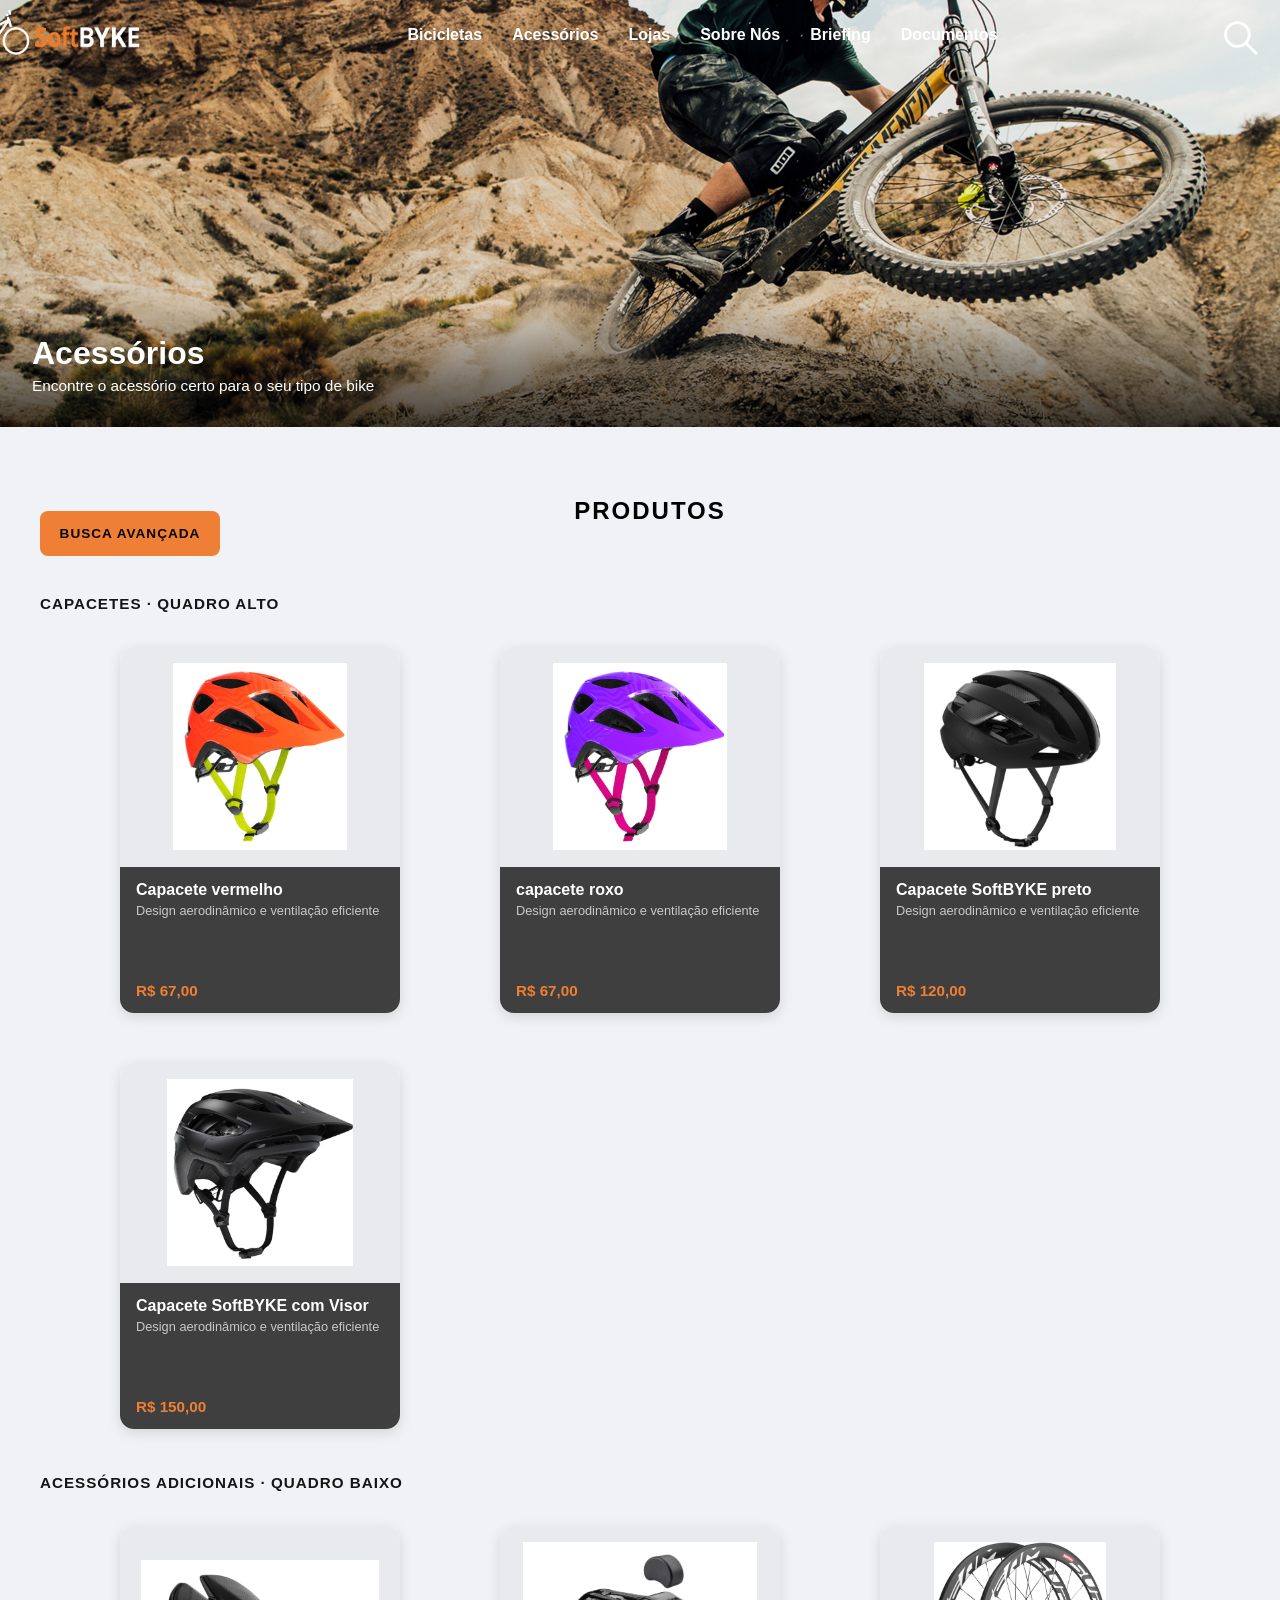
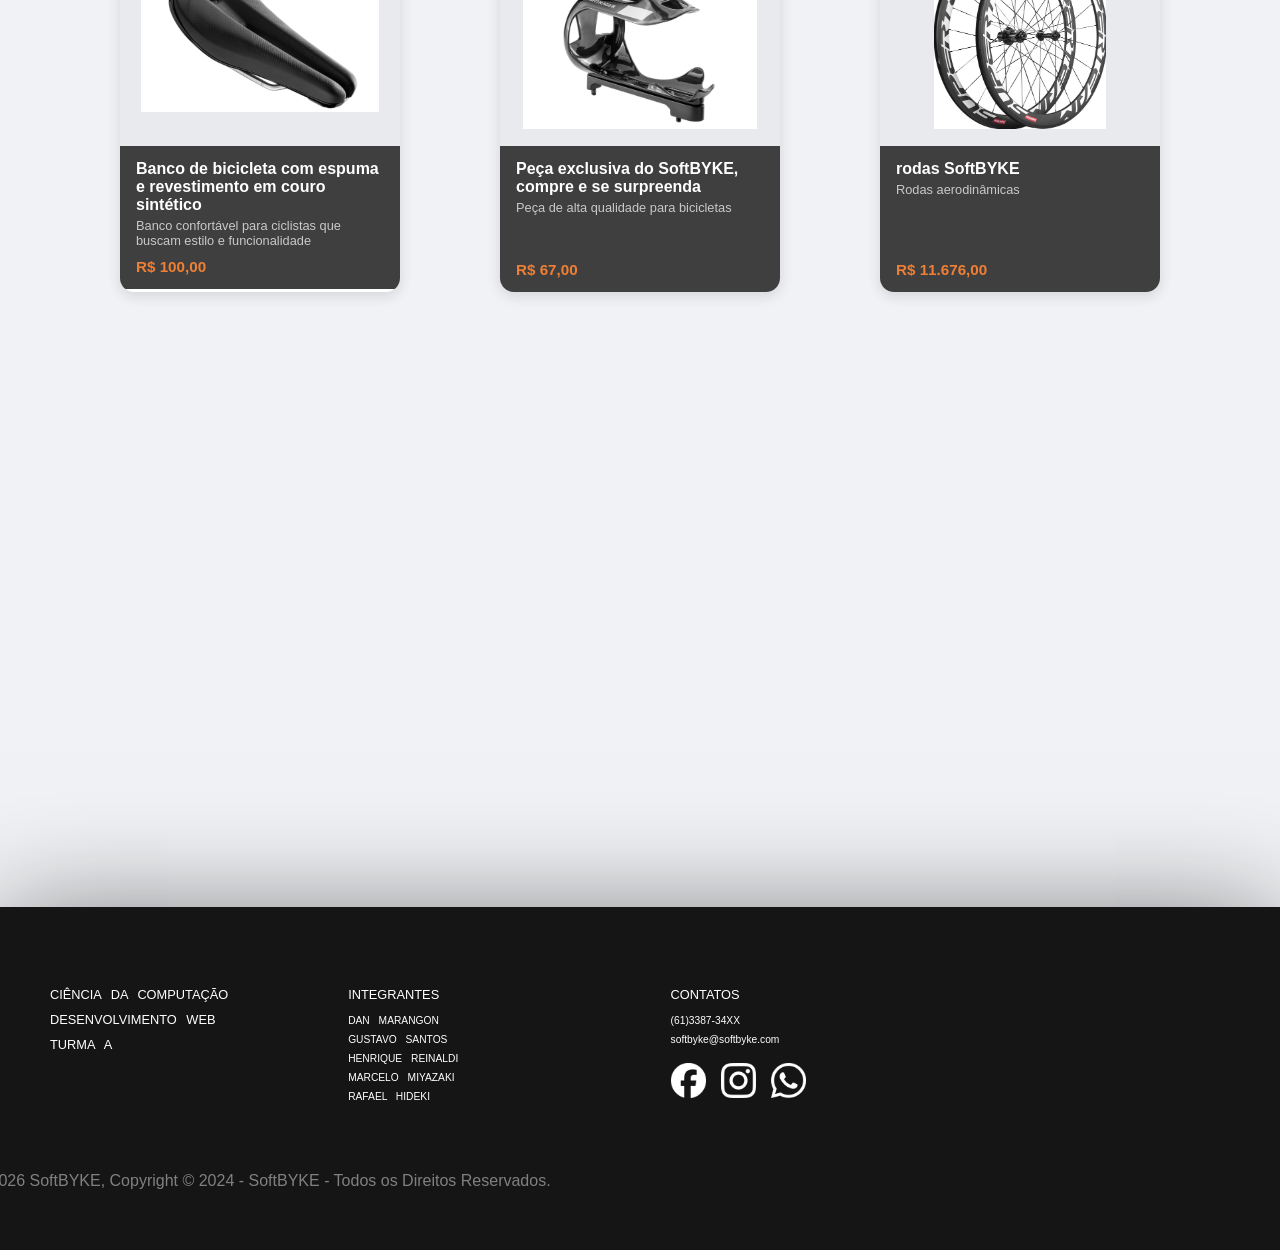
==== commit 37c3aa17: "Adicionado variações de Banners" ====
--- a/acessorios.html
+++ b/acessorios.html
@@ -50,7 +50,7 @@
 
     <!-- COMEÇO BANNER -->
     <section id="banner-bicicletas">
-        <img src="fotos/wide1.png" alt="Ciclista pedalando em uma estrada de terra à beira do mar">
+        <img src="fotos/wide4.png" style="object-position: right center;" alt="Ciclista pedalando em uma estrada de terra à beira do mar">
         <div id="banner-texto">
             <h1>Acessórios</h1>
             <h2>Encontre o acessório certo para o seu tipo de bike</h2>
--- a/css/index.css
+++ b/css/index.css
@@ -83,7 +83,9 @@
 
     transition: background-image 0.3s ease-in-out;
 }
-
+li:hover{
+    color: orange
+}
 /* FOOTER */
 /* FOOTER */
 /* FOOTER */
